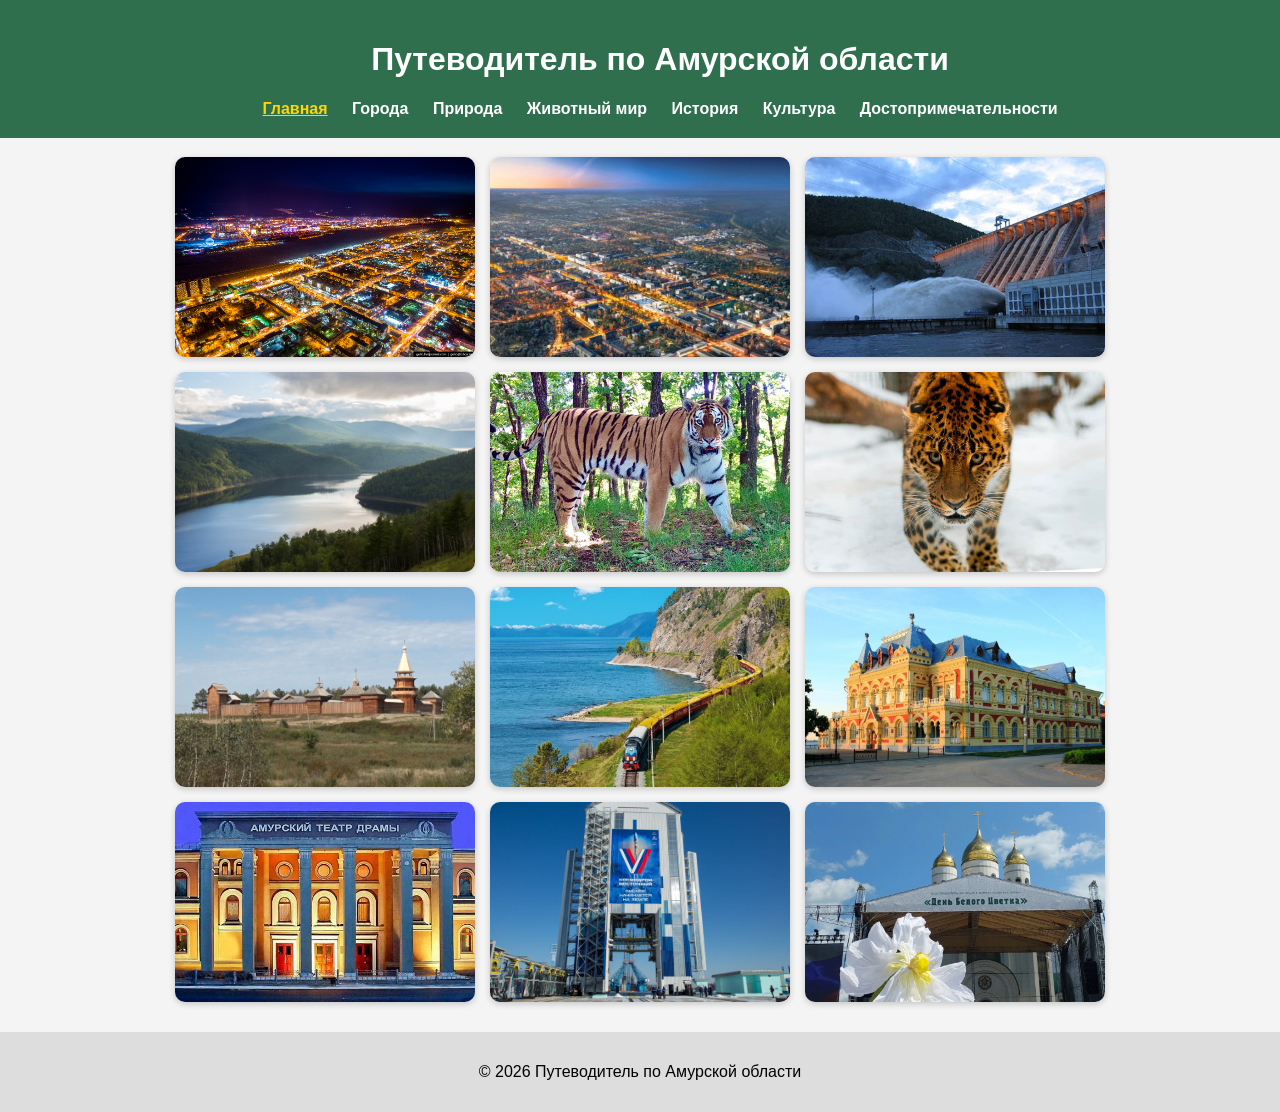
==== index.html @ 4a80c314 "Add files via upload" ====
<!DOCTYPE html>
<html lang="ru">
<head>
    <meta charset="UTF-8">
    <meta name="viewport" content="width=device-width, initial-scale=1.0">
    <title>Главная - Путеводитель по Амурской области</title>

<link rel="icon" href="favicon.ico" type="image/x-icon">
<link rel="apple-touch-icon" href="apple-touch-icon.png">
<link rel="icon" type="image/png" sizes="192x192" href="icon-192.png">

<meta name="apple-mobile-web-app-capable" content="yes">
<meta name="apple-mobile-web-app-status-bar-style" content="black-translucent">
<meta name="apple-mobile-web-app-title" content="Амурская область">

<meta name="mobile-web-app-capable" content="yes">
<meta name="theme-color" content="#2f6f4e">


    <style>
        body {
            font-family: Arial, sans-serif;
            margin: 0;
            background-color: #f4f4f4;
        }

        header {
            background-color: #2f6f4e;
            color: white;
            padding: 20px;
            text-align: center;
            position: fixed;
            top: 0;
            width: 100%;
            z-index: 1000;
        }

        nav {
            margin-top: 10px;
        }

        nav a {
            color: white;
            text-decoration: none;
            margin: 0 10px;
            font-weight: bold;
        }

        nav a:hover {
            text-decoration: underline;
        }

        nav a.active {
            color: #ffd700;
            text-decoration: underline;
        }

        .container {
            max-width: 1200px;
            margin: 120px auto 20px auto;
            display: flex;
            flex-wrap: wrap;
            gap: 15px;
            justify-content: center;
        }

        .place {
            width: 300px;
            height: 200px;
            overflow: hidden;
            border-radius: 10px;
            box-shadow: 0 2px 6px rgba(0,0,0,0.2);
            transition: transform 0.5s, box-shadow 0.5s;
            cursor: pointer;
            opacity: 0;
            transform: translateY(20px);
            animation: fadeInUp 0.8s forwards;
        }

        .place img {
            width: 100%;
            height: 100%;
            object-fit: cover;
            transition: transform 0.5s;
        }

        .place:hover {
            transform: scale(1.05);
            box-shadow: 0 8px 20px rgba(0,0,0,0.3);
        }

        .place:hover img {
            transform: scale(1.1) rotate(2deg);
        }

        @keyframes fadeInUp {
            to {
                opacity: 1;
                transform: translateY(0);
            }
        }

        footer {
            text-align: center;
            padding: 15px;
            background: #ddd;
            margin-top: 30px;
        }
    </style>
/* 📱 Адаптация под телефоны */
@media (max-width: 768px) {

    header {
        padding: 15px 10px;
    }

    header h1 {
        font-size: 20px;
    }

    nav {
        display: flex;
        flex-wrap: wrap;
        justify-content: center;
        gap: 8px;
    }

    nav a {
        font-size: 14px;
        margin: 0;
    }

    .container {
        margin-top: 140px;
        padding: 0 10px;
    }

    .place {
        width: 100%;
        max-width: 350px;
        height: 220px;
    }
}
</head>
<body>

<header>
    <h1>Путеводитель по Амурской области</h1>
    <nav>
        <a href="index.html" class="active">Главная</a>
        <a href="cities.html">Города</a>
        <a href="nature.html">Природа</a>
        <a href="animals.html">Животный мир</a>
        <a href="history.html">История</a>
        <a href="culture.html">Культура</a>
        <a href="sights.html">Достопримечательности</a>
    </nav>
</header>

<div class="container">
    <a href="cities.html" class="place" style="animation-delay:0s;">
        <img src="images/foto1.jpg" alt="Город">
    </a>

    <a href="cities.html" class="place" style="animation-delay:0.1s;">
        <img src="images/svobodny.jpg" alt="Город">
    </a>

    <a href="nature.html" class="place" style="animation-delay:0.2s;">
        <img src="images/foto2.jpg" alt="Природа">
    </a>

    <a href="nature.html" class="place" style="animation-delay:0.3s;">
        <img src="images/khingan.jpg" alt="Природа">
    </a>

    <a href="animals.html" class="place" style="animation-delay:0.4s;">
        <img src="images/tiger.jpg" alt="Животный мир">
    </a>

    <a href="animals.html" class="place" style="animation-delay:0.5s;">
        <img src="images/leopard.jpg" alt="Животный мир">
    </a>

    <a href="history.html" class="place" style="animation-delay:0.6s;">
        <img src="images/albazin.jpg" alt="История">
    </a>

    <a href="history.html" class="place" style="animation-delay:0.7s;">
        <img src="images/transsib.jpg" alt="История">
    </a>

    <a href="culture.html" class="place" style="animation-delay:0.8s;">
        <img src="images/museum.jpg" alt="Культура">
    </a>

    <a href="culture.html" class="place" style="animation-delay:0.9s;">
        <img src="images/theater.jpg" alt="Культура">
    </a>

    <a href="sights.html" class="place" style="animation-delay:1s;">
        <img src="images/vostochny.jpg" alt="Достопримечательности">
    </a>

    <a href="sights.html" class="place" style="animation-delay:1.1s;">
        <img src="images/festival.jpg" alt="Достопримечательности">
    </a>

</div>

<footer>
    <p>© 2026 Путеводитель по Амурской области</p>
</footer>

</body>
</html>
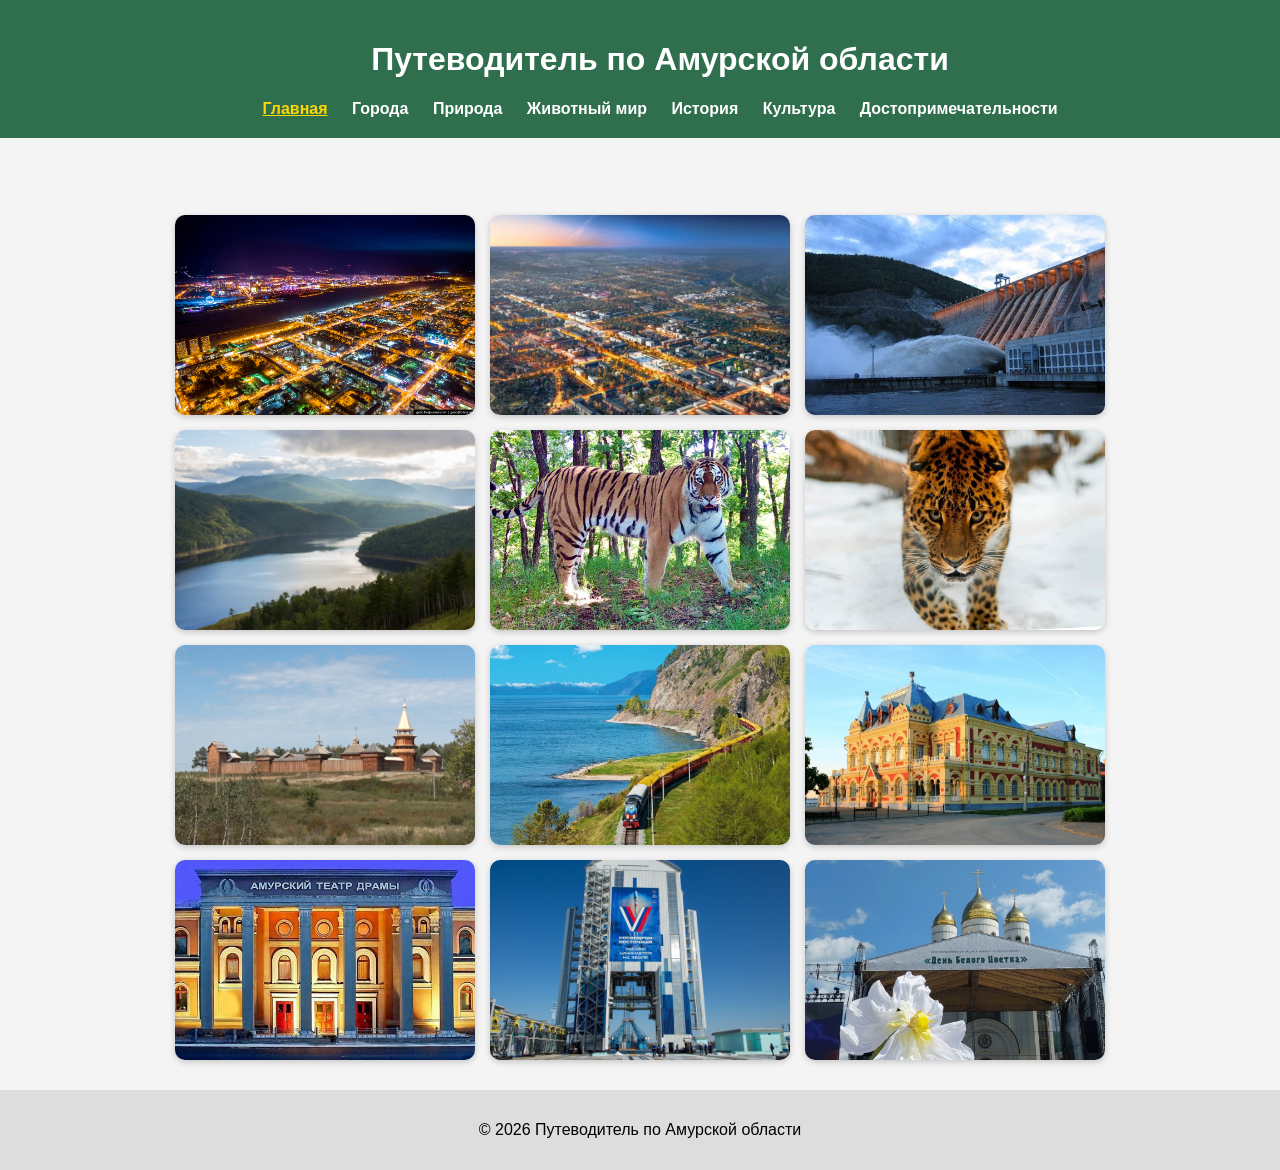
==== commit fe2c73b9: "Add files via upload" ====
--- a/index.html
+++ b/index.html
@@ -143,6 +143,11 @@
 }
 </head>
 <body>
+
+<div id="splash">
+    <h1>Амурская область</h1>
+</div>
+
 
 <header>
     <h1>Путеводитель по Амурской области</h1>
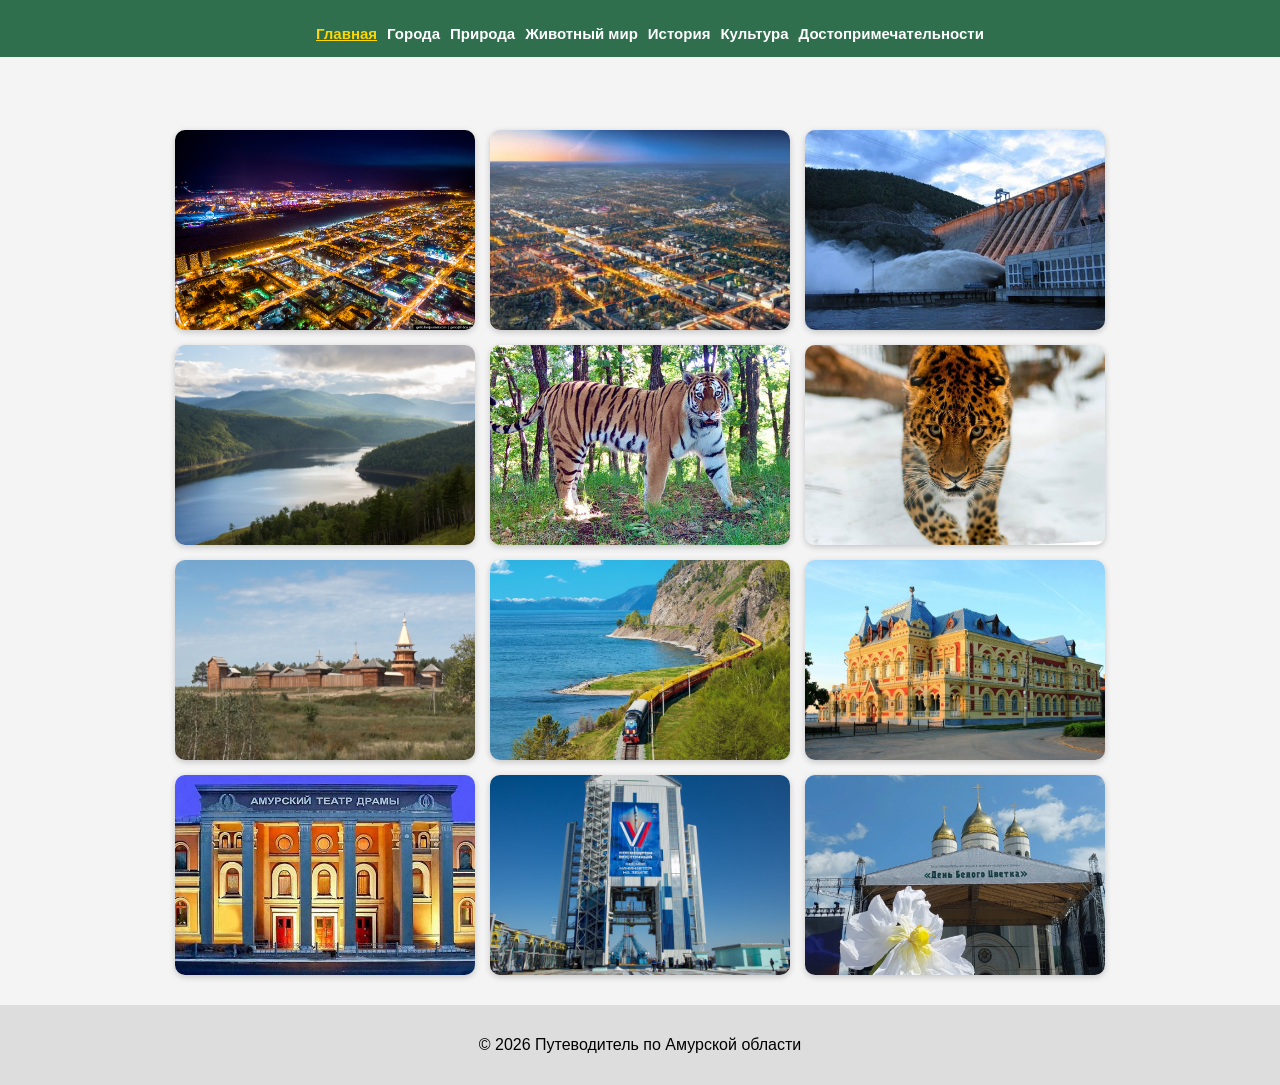
==== commit cba73ffa: "Add files via upload" ====
--- a/index.html
+++ b/index.html
@@ -5,142 +5,17 @@
     <meta name="viewport" content="width=device-width, initial-scale=1.0">
     <title>Главная - Путеводитель по Амурской области</title>
 
-<link rel="icon" href="favicon.ico" type="image/x-icon">
-<link rel="apple-touch-icon" href="apple-touch-icon.png">
-<link rel="icon" type="image/png" sizes="192x192" href="icon-192.png">
+    <link rel="icon" href="favicon.ico" type="image/x-icon">
+    <link rel="apple-touch-icon" href="apple-touch-icon.png">
+    <link rel="icon" type="image/png" sizes="192x192" href="icon-192.png">
 
-<meta name="apple-mobile-web-app-capable" content="yes">
-<meta name="apple-mobile-web-app-status-bar-style" content="black-translucent">
-<meta name="apple-mobile-web-app-title" content="Амурская область">
+    <meta name="apple-mobile-web-app-capable" content="yes">
+    <meta name="apple-mobile-web-app-status-bar-style" content="black-translucent">
+    <meta name="apple-mobile-web-app-title" content="Амурская область">
+    <meta name="mobile-web-app-capable" content="yes">
+    <meta name="theme-color" content="#2f6f4e">
 
-<meta name="mobile-web-app-capable" content="yes">
-<meta name="theme-color" content="#2f6f4e">
-
-
-    <style>
-        body {
-            font-family: Arial, sans-serif;
-            margin: 0;
-            background-color: #f4f4f4;
-        }
-
-        header {
-            background-color: #2f6f4e;
-            color: white;
-            padding: 20px;
-            text-align: center;
-            position: fixed;
-            top: 0;
-            width: 100%;
-            z-index: 1000;
-        }
-
-        nav {
-            margin-top: 10px;
-        }
-
-        nav a {
-            color: white;
-            text-decoration: none;
-            margin: 0 10px;
-            font-weight: bold;
-        }
-
-        nav a:hover {
-            text-decoration: underline;
-        }
-
-        nav a.active {
-            color: #ffd700;
-            text-decoration: underline;
-        }
-
-        .container {
-            max-width: 1200px;
-            margin: 120px auto 20px auto;
-            display: flex;
-            flex-wrap: wrap;
-            gap: 15px;
-            justify-content: center;
-        }
-
-        .place {
-            width: 300px;
-            height: 200px;
-            overflow: hidden;
-            border-radius: 10px;
-            box-shadow: 0 2px 6px rgba(0,0,0,0.2);
-            transition: transform 0.5s, box-shadow 0.5s;
-            cursor: pointer;
-            opacity: 0;
-            transform: translateY(20px);
-            animation: fadeInUp 0.8s forwards;
-        }
-
-        .place img {
-            width: 100%;
-            height: 100%;
-            object-fit: cover;
-            transition: transform 0.5s;
-        }
-
-        .place:hover {
-            transform: scale(1.05);
-            box-shadow: 0 8px 20px rgba(0,0,0,0.3);
-        }
-
-        .place:hover img {
-            transform: scale(1.1) rotate(2deg);
-        }
-
-        @keyframes fadeInUp {
-            to {
-                opacity: 1;
-                transform: translateY(0);
-            }
-        }
-
-        footer {
-            text-align: center;
-            padding: 15px;
-            background: #ddd;
-            margin-top: 30px;
-        }
-    </style>
-/* 📱 Адаптация под телефоны */
-@media (max-width: 768px) {
-
-    header {
-        padding: 15px 10px;
-    }
-
-    header h1 {
-        font-size: 20px;
-    }
-
-    nav {
-        display: flex;
-        flex-wrap: wrap;
-        justify-content: center;
-        gap: 8px;
-    }
-
-    nav a {
-        font-size: 14px;
-        margin: 0;
-    }
-
-    .container {
-        margin-top: 140px;
-        padding: 0 10px;
-    }
-
-    .place {
-        width: 100%;
-        max-width: 350px;
-        height: 220px;
-    }
-}
+    <link rel="stylesheet" href="css/style.css">
 </head>
 <body>
 
@@ -148,9 +23,7 @@
     <h1>Амурская область</h1>
 </div>
 
-
 <header>
-    <h1>Путеводитель по Амурской области</h1>
     <nav>
         <a href="index.html" class="active">Главная</a>
         <a href="cities.html">Города</a>
@@ -164,52 +37,41 @@
 
 <div class="container">
     <a href="cities.html" class="place" style="animation-delay:0s;">
-        <img src="images/foto1.jpg" alt="Город">
-    </a>
-
+<img src="images/foto1.jpg" alt="Город">
+</a>
     <a href="cities.html" class="place" style="animation-delay:0.1s;">
-        <img src="images/svobodny.jpg" alt="Город">
-    </a>
-
+<img src="images/svobodny.jpg" alt="Город">
+</a>
     <a href="nature.html" class="place" style="animation-delay:0.2s;">
-        <img src="images/foto2.jpg" alt="Природа">
-    </a>
-
+<img src="images/foto2.jpg" alt="Природа">
+</a>
     <a href="nature.html" class="place" style="animation-delay:0.3s;">
-        <img src="images/khingan.jpg" alt="Природа">
-    </a>
-
+<img src="images/khingan.jpg" alt="Природа">
+</a>
     <a href="animals.html" class="place" style="animation-delay:0.4s;">
-        <img src="images/tiger.jpg" alt="Животный мир">
-    </a>
-
+<img src="images/tiger.jpg" alt="Животный мир">
+</a>
     <a href="animals.html" class="place" style="animation-delay:0.5s;">
-        <img src="images/leopard.jpg" alt="Животный мир">
-    </a>
-
+<img src="images/leopard.jpg" alt="Животный мир">
+</a>
     <a href="history.html" class="place" style="animation-delay:0.6s;">
-        <img src="images/albazin.jpg" alt="История">
-    </a>
-
+<img src="images/albazin.jpg" alt="История">
+</a>
     <a href="history.html" class="place" style="animation-delay:0.7s;">
-        <img src="images/transsib.jpg" alt="История">
-    </a>
-
+<img src="images/transsib.jpg" alt="История">
+</a>
     <a href="culture.html" class="place" style="animation-delay:0.8s;">
-        <img src="images/museum.jpg" alt="Культура">
-    </a>
-
+<img src="images/museum.jpg" alt="Культура">
+</a>
     <a href="culture.html" class="place" style="animation-delay:0.9s;">
-        <img src="images/theater.jpg" alt="Культура">
-    </a>
-
+<img src="images/theater.jpg" alt="Культура">
+</a>
     <a href="sights.html" class="place" style="animation-delay:1s;">
-        <img src="images/vostochny.jpg" alt="Достопримечательности">
-    </a>
-
+<img src="images/vostochny.jpg" alt="Достопримечательности">
+</a>
     <a href="sights.html" class="place" style="animation-delay:1.1s;">
-        <img src="images/festival.jpg" alt="Достопримечательности">
-    </a>
+<img src="images/festival.jpg" alt="Достопримечательности">
+</a>
 
 </div>
 
--- a/css/style.css
+++ b/css/style.css
@@ -0,0 +1,148 @@
+/* Общие стили */
+body {
+    font-family: Arial, sans-serif;
+    margin: 0;
+    background-color: #f4f4f4;
+}
+
+header {
+    background-color: #2f6f4e;
+    color: white;
+    padding: 15px 10px;
+    text-align: center;
+    position: fixed;
+    top: 0;
+    width: 100%;
+    z-index: 1000;
+}
+
+header h1 {
+    margin: 0;
+    font-size: 24px;
+}
+
+nav {
+    margin-top: 10px;
+    display: flex;
+    flex-wrap: wrap;
+    justify-content: center;
+    gap: 10px;
+}
+
+nav a {
+    color: white;
+    text-decoration: none;
+    font-weight: bold;
+    font-size: 15px;
+}
+
+nav a:hover {
+    text-decoration: underline;
+}
+
+nav a.active {
+    color: #ffd700;
+    text-decoration: underline;
+}
+
+.container {
+    max-width: 1200px;
+    margin: 130px auto 20px auto;
+    display: flex;
+    flex-wrap: wrap;
+    gap: 15px;
+    justify-content: center;
+    padding: 0 10px;
+}
+
+.place {
+    width: 300px;
+    height: 200px;
+    overflow: hidden;
+    border-radius: 10px;
+    box-shadow: 0 2px 6px rgba(0,0,0,0.2);
+    transition: transform 0.5s, box-shadow 0.5s;
+    cursor: pointer;
+    opacity: 0;
+    transform: translateY(20px);
+    animation: fadeInUp 0.8s forwards;
+}
+
+.place img {
+    width: 100%;
+    height: 100%;
+    object-fit: cover;
+    transition: transform 0.5s;
+}
+
+.place:hover {
+    transform: scale(1.05);
+    box-shadow: 0 8px 20px rgba(0,0,0,0.3);
+}
+
+.place:hover img {
+    transform: scale(1.1) rotate(2deg);
+}
+
+@keyframes fadeInUp {
+    to {
+        opacity: 1;
+        transform: translateY(0);
+    }
+}
+
+footer {
+    text-align: center;
+    padding: 15px;
+    background: #ddd;
+    margin-top: 30px;
+}
+
+/* 📱 Адаптация под телефоны */
+@media (max-width: 768px) {
+    header h1 {
+        font-size: 20px;
+    }
+
+    nav a {
+        font-size: 14px;
+    }
+
+    .place {
+        width: 100%;
+        max-width: 350px;
+        height: 220px;
+    }
+}
+
+/* Экран-заставка */
+#splash {
+    position: fixed;
+    top: 0;
+    left: 0;
+    width: 100%;
+    height: 100%;
+    background-color: #2f6f4e;
+    display: flex;
+    align-items: center;
+    justify-content: center;
+    z-index: 2000;
+    animation: splashFade 1.5s forwards;
+}
+
+#splash h1 {
+    color: white;
+    font-size: 32px;
+    animation: zoomIn 1s ease;
+}
+
+@keyframes splashFade {
+    0%   { opacity: 1; }
+    70%  { opacity: 1; }
+    100% { opacity: 0; visibility: hidden; }
+}
+
+@keyframes zoomIn {
+    from { transform: scale(0.8); }
+    to   { transform: scale(1); }
+}
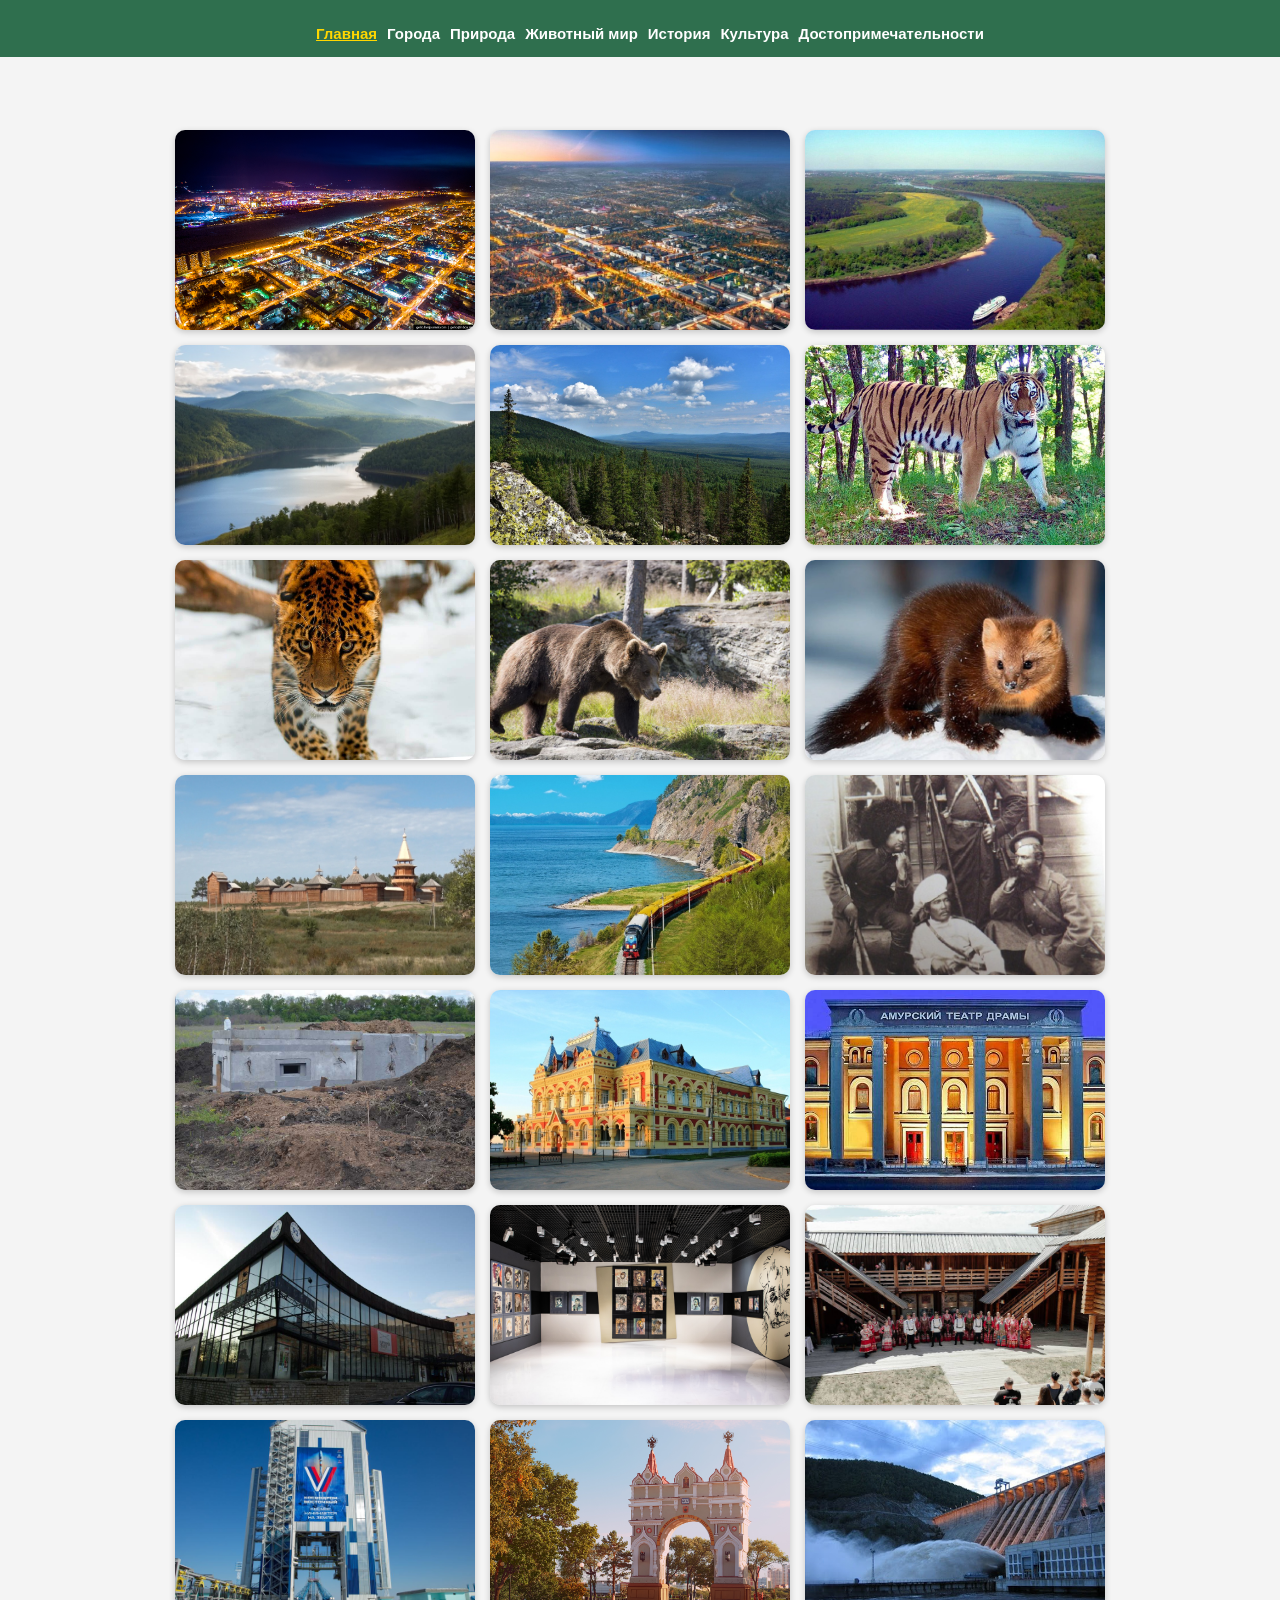
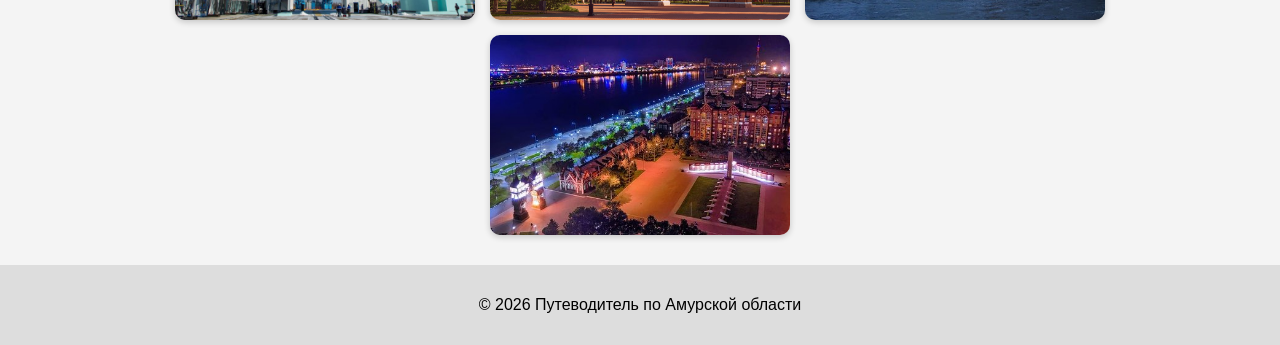
==== commit 6b570169: "Add files via upload" ====
--- a/index.html
+++ b/index.html
@@ -4,18 +4,8 @@
     <meta charset="UTF-8">
     <meta name="viewport" content="width=device-width, initial-scale=1.0">
     <title>Главная - Путеводитель по Амурской области</title>
-
+    <link rel="stylesheet" href="css/style.css">
     <link rel="icon" href="favicon.ico" type="image/x-icon">
-    <link rel="apple-touch-icon" href="apple-touch-icon.png">
-    <link rel="icon" type="image/png" sizes="192x192" href="icon-192.png">
-
-    <meta name="apple-mobile-web-app-capable" content="yes">
-    <meta name="apple-mobile-web-app-status-bar-style" content="black-translucent">
-    <meta name="apple-mobile-web-app-title" content="Амурская область">
-    <meta name="mobile-web-app-capable" content="yes">
-    <meta name="theme-color" content="#2f6f4e">
-
-    <link rel="stylesheet" href="css/style.css">
 </head>
 <body>
 
@@ -37,47 +27,89 @@
 
 <div class="container">
     <a href="cities.html" class="place" style="animation-delay:0s;">
-<img src="images/foto1.jpg" alt="Город">
-</a>
+        <img src="images/foto1.jpg" alt="Город">
+    </a>
     <a href="cities.html" class="place" style="animation-delay:0.1s;">
-<img src="images/svobodny.jpg" alt="Город">
-</a>
+        <img src="images/svobodny.jpg" alt="Город">
+    </a>
     <a href="nature.html" class="place" style="animation-delay:0.2s;">
-<img src="images/foto2.jpg" alt="Природа">
-</a>
+        <img src="images/zeia.jpg" alt="Природа">
+    </a>
     <a href="nature.html" class="place" style="animation-delay:0.3s;">
-<img src="images/khingan.jpg" alt="Природа">
-</a>
-    <a href="animals.html" class="place" style="animation-delay:0.4s;">
-<img src="images/tiger.jpg" alt="Животный мир">
-</a>
+        <img src="images/khingan.jpg" alt="Природа">
+    </a>
+    <a href="nature.html" class="place" style="animation-delay:0.4s;">
+        <img src="images/les.jpg" alt="Природа">
+    </a>
     <a href="animals.html" class="place" style="animation-delay:0.5s;">
-<img src="images/leopard.jpg" alt="Животный мир">
-</a>
-    <a href="history.html" class="place" style="animation-delay:0.6s;">
-<img src="images/albazin.jpg" alt="История">
-</a>
-    <a href="history.html" class="place" style="animation-delay:0.7s;">
-<img src="images/transsib.jpg" alt="История">
-</a>
-    <a href="culture.html" class="place" style="animation-delay:0.8s;">
-<img src="images/museum.jpg" alt="Культура">
-</a>
-    <a href="culture.html" class="place" style="animation-delay:0.9s;">
-<img src="images/theater.jpg" alt="Культура">
-</a>
-    <a href="sights.html" class="place" style="animation-delay:1s;">
-<img src="images/vostochny.jpg" alt="Достопримечательности">
-</a>
-    <a href="sights.html" class="place" style="animation-delay:1.1s;">
-<img src="images/festival.jpg" alt="Достопримечательности">
-</a>
-
+        <img src="images/amur_tiger.jpg" alt="Животный мир">
+    </a>
+    <a href="animals.html" class="place" style="animation-delay:0.6s;">
+        <img src="images/leopard.jpg" alt="Животный мир">
+    </a>
+    <a href="animals.html" class="place" style="animation-delay:0.7s;">
+        <img src="images/brown_bear.jpg" alt="Животный мир">
+    </a>
+    <a href="animals.html" class="place" style="animation-delay:0.8s;">
+        <img src="images/sobol.jpg" alt="Животный мир">
+    </a>
+    <a href="history.html" class="place" style="animation-delay:1s;">
+        <img src="images/albazin.jpg" alt="История">
+    </a>
+    <a href="history.html" class="place" style="animation-delay:1.1s;">
+        <img src="images/transsib.jpg" alt="История">
+    </a>
+    <a href="history.html" class="place" style="animation-delay:1.2s;">
+        <img src="images/kazaki.jpg" alt="История">
+    </a>
+    <a href="history.html" class="place" style="animation-delay:1.3s;">
+        <img src="images/fortifications.jpg" alt="История">
+    </a>
+    <a href="culture.html" class="place" style="animation-delay:1.4s;">
+        <img src="images/museum.jpg" alt="Культура">
+    </a>
+    <a href="culture.html" class="place" style="animation-delay:1.5s;">
+        <img src="images/theater.jpg" alt="Культура">
+    </a>
+    <a href="culture.html" class="place" style="animation-delay:1.6s;">
+        <img src="images/art_center.jpg" alt="Культура">
+    </a>
+    <a href="culture.html" class="place" style="animation-delay:1.7s;">
+        <img src="images/art_gallery.jpg" alt="Культура">
+    </a>
+    <a href="culture.html" class="place" style="animation-delay:1.8s;">
+        <img src="images/culture_festival.jpg" alt="Культура">
+    </a>
+    <a href="sights.html" class="place" style="animation-delay:1.9s;">
+        <img src="images/vostochny.jpg" alt="Достопримечательности">
+    </a>
+    <a href="sights.html" class="place" style="animation-delay:2s;">
+        <img src="images/triumphal_arch.jpg" alt="Достопримечательности">
+    </a>
+    <a href="sights.html" class="place" style="animation-delay:2.1s;">
+        <img src="images/zeyskaya_ges.jpg" alt="Достопримечательности">
+    </a>
+    <a href="sights.html" class="place" style="animation-delay:2.2s;">
+        <img src="images/blag_naberezhnaya.jpg" alt="Достопримечательности">
+    </a>
 </div>
 
 <footer>
     <p>© 2026 Путеводитель по Амурской области</p>
 </footer>
 
+<script>
+document.addEventListener('DOMContentLoaded', function() {
+    const splash = document.getElementById('splash');
+    if (!sessionStorage.getItem('splashShown')) {
+        sessionStorage.setItem('splashShown', 'true');
+        setTimeout(() => splash.classList.add('fade-out'), 1000);
+        setTimeout(() => splash.style.display = 'none', 2000);
+    } else {
+        splash.style.display = 'none';
+    }
+});
+</script>
+
 </body>
 </html>
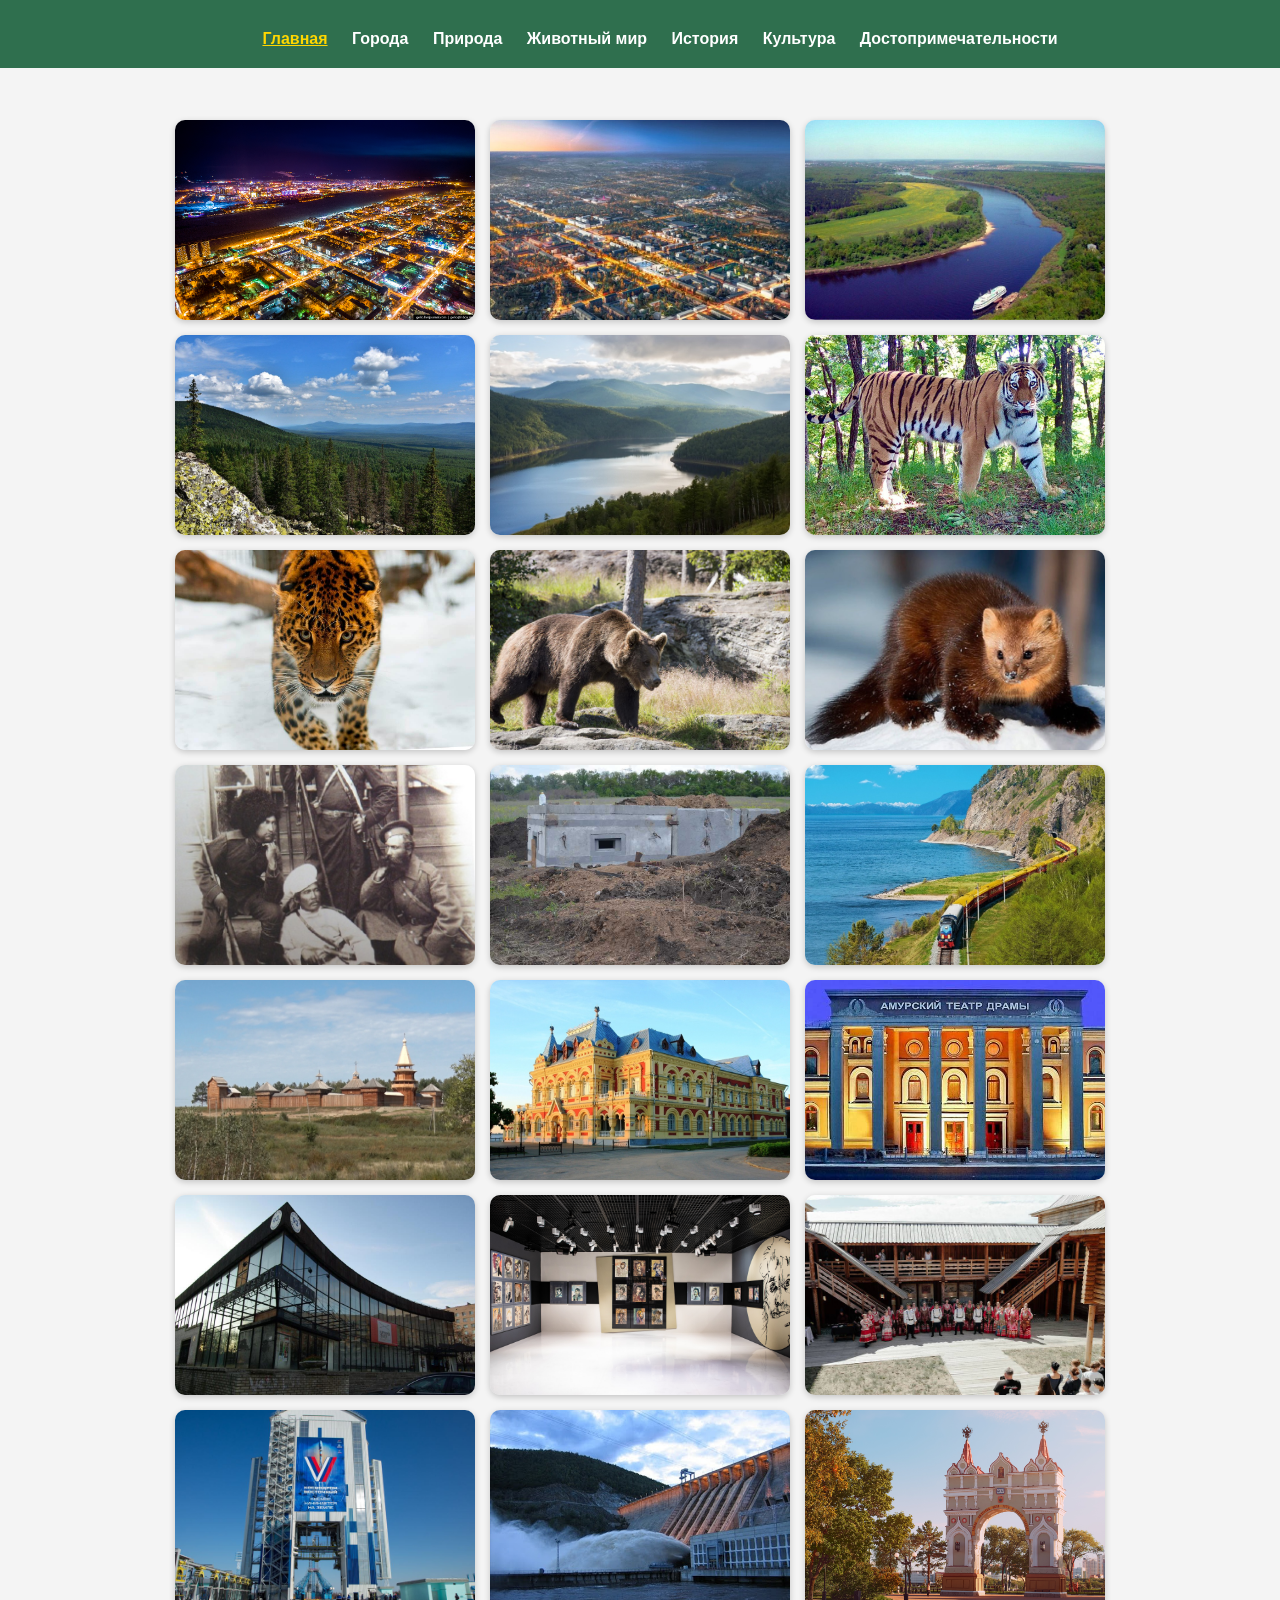
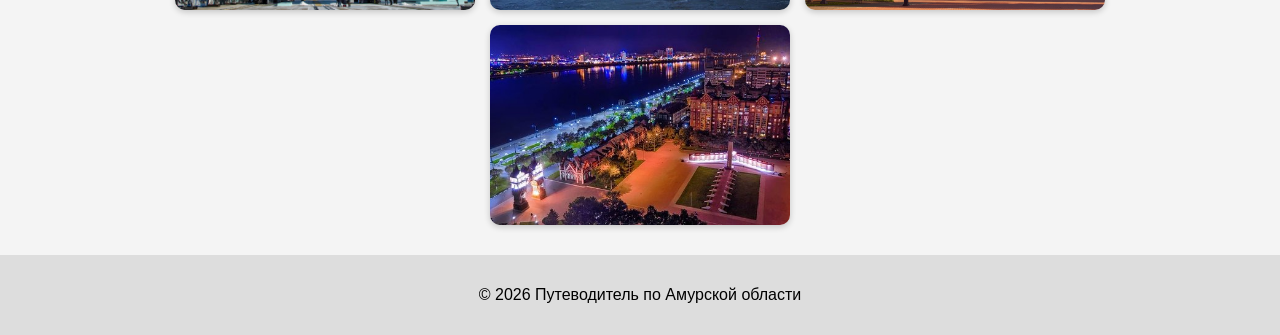
==== commit 137d67f7: "Add files via upload" ====
--- a/index.html
+++ b/index.html
@@ -5,13 +5,8 @@
     <meta name="viewport" content="width=device-width, initial-scale=1.0">
     <title>Главная - Путеводитель по Амурской области</title>
     <link rel="stylesheet" href="css/style.css">
-    <link rel="icon" href="favicon.ico" type="image/x-icon">
 </head>
 <body>
-
-<div id="splash">
-    <h1>Амурская область</h1>
-</div>
 
 <header>
     <nav>
@@ -27,70 +22,92 @@
 
 <div class="container">
     <a href="cities.html" class="place" style="animation-delay:0s;">
-        <img src="images/foto1.jpg" alt="Город">
+        <img src="images/foto1.jpg" alt="Благовещенск">
+        <div class="place-content">Благовещенск</div>
     </a>
     <a href="cities.html" class="place" style="animation-delay:0.1s;">
-        <img src="images/svobodny.jpg" alt="Город">
+        <img src="images/svobodny.jpg" alt="Свободный">
+        <div class="place-content">Свободный</div>
     </a>
     <a href="nature.html" class="place" style="animation-delay:0.2s;">
-        <img src="images/zeia.jpg" alt="Природа">
+        <img src="images/zeya_river.jpg" alt="Река Зея">
+        <div class="place-content">Река Зея</div>
     </a>
     <a href="nature.html" class="place" style="animation-delay:0.3s;">
-        <img src="images/khingan.jpg" alt="Природа">
+        <img src="images/forest.jpg" alt="Лесные массивы">
+        <div class="place-content">Лесные массивы</div>
     </a>
     <a href="nature.html" class="place" style="animation-delay:0.4s;">
-        <img src="images/les.jpg" alt="Природа">
+        <img src="images/khingan_reserve.jpg" alt="Хинганский заповедник">
+        <div class="place-content">Хинганский заповедник</div>
     </a>
     <a href="animals.html" class="place" style="animation-delay:0.5s;">
-        <img src="images/amur_tiger.jpg" alt="Животный мир">
+        <img src="images/amur_tiger.jpg" alt="Амурский тигр">
+        <div class="place-content">Амурский тигр</div>
     </a>
     <a href="animals.html" class="place" style="animation-delay:0.6s;">
-        <img src="images/leopard.jpg" alt="Животный мир">
+        <img src="images/far_east_leopard.jpg" alt="Дальневосточный леопард">
+        <div class="place-content">Дальневосточный леопард</div>
     </a>
     <a href="animals.html" class="place" style="animation-delay:0.7s;">
-        <img src="images/brown_bear.jpg" alt="Животный мир">
+        <img src="images/brown_bear.jpg" alt="Бурый медведь">
+        <div class="place-content">Бурый медведь</div>
     </a>
     <a href="animals.html" class="place" style="animation-delay:0.8s;">
-        <img src="images/sobol.jpg" alt="Животный мир">
+        <img src="images/sobol.jpg" alt="Соболь">
+        <div class="place-content">Соболь</div>
+    </a>
+    <a href="history.html" class="place" style="animation-delay:0.9s;">
+        <img src="images/kazaki.jpg" alt="Казаки на Амуре">
+        <div class="place-content">Казаки на Амуре</div>
     </a>
     <a href="history.html" class="place" style="animation-delay:1s;">
-        <img src="images/albazin.jpg" alt="История">
+        <img src="images/military_fortifications.jpg" alt="Военные укрепления Амурской области">
+        <div class="place-content">Военные укрепления Амурской области</div>
     </a>
     <a href="history.html" class="place" style="animation-delay:1.1s;">
-        <img src="images/transsib.jpg" alt="История">
+        <img src="images/transsib.jpg" alt="Транссибирская магистраль">
+        <div class="place-content">Транссибирская магистраль</div>
     </a>
     <a href="history.html" class="place" style="animation-delay:1.2s;">
-        <img src="images/kazaki.jpg" alt="История">
+        <img src="images/albazin.jpg" alt="Албазино">
+        <div class="place-content">Албазино</div>
     </a>
-    <a href="history.html" class="place" style="animation-delay:1.3s;">
-        <img src="images/fortifications.jpg" alt="История">
+    <a href="culture.html" class="place" style="animation-delay:1.3s;">
+        <img src="images/museum.jpg" alt="Амурский областной краеведческий музей">
+        <div class="place-content">Амурский областной краеведческий музей</div>
     </a>
     <a href="culture.html" class="place" style="animation-delay:1.4s;">
-        <img src="images/museum.jpg" alt="Культура">
+        <img src="images/theater.jpg" alt="Амурский театр драмы">
+        <div class="place-content">Амурский театр драмы</div>
     </a>
     <a href="culture.html" class="place" style="animation-delay:1.5s;">
-        <img src="images/theater.jpg" alt="Культура">
+        <img src="images/modern_art_center.jpg" alt="Центр современного искусства Благовещенск">
+        <div class="place-content">Центр современного искусства Благовещенск</div>
     </a>
     <a href="culture.html" class="place" style="animation-delay:1.6s;">
-        <img src="images/art_center.jpg" alt="Культура">
+        <img src="images/art_gallery.jpg" alt="Художественная галерея">
+        <div class="place-content">Художественная галерея</div>
     </a>
     <a href="culture.html" class="place" style="animation-delay:1.7s;">
-        <img src="images/art_gallery.jpg" alt="Культура">
+        <img src="images/culture_festival.jpg" alt="Фестиваль культуры">
+        <div class="place-content">Фестиваль культуры</div>
     </a>
-    <a href="culture.html" class="place" style="animation-delay:1.8s;">
-        <img src="images/culture_festival.jpg" alt="Культура">
+    <a href="sights.html" class="place" style="animation-delay:1.8s;">
+        <img src="images/vostochny.jpg" alt="Космодром Восточный">
+        <div class="place-content">Космодром Восточный</div>
     </a>
     <a href="sights.html" class="place" style="animation-delay:1.9s;">
-        <img src="images/vostochny.jpg" alt="Достопримечательности">
+        <img src="images/zeyskaya_ges.jpg" alt="Зейская ГЭС">
+        <div class="place-content">Зейская ГЭС</div>
     </a>
     <a href="sights.html" class="place" style="animation-delay:2s;">
-        <img src="images/triumphal_arch.jpg" alt="Достопримечательности">
+        <img src="images/triumphal_arch.jpg" alt="Триумфальная арка">
+        <div class="place-content">Триумфальная арка</div>
     </a>
     <a href="sights.html" class="place" style="animation-delay:2.1s;">
-        <img src="images/zeyskaya_ges.jpg" alt="Достопримечательности">
-    </a>
-    <a href="sights.html" class="place" style="animation-delay:2.2s;">
-        <img src="images/blag_naberezhnaya.jpg" alt="Достопримечательности">
+        <img src="images/blag_naberezhnaya.jpg" alt="Набережная Благовещенска">
+        <div class="place-content">Набережная Благовещенска</div>
     </a>
 </div>
 
@@ -98,18 +115,5 @@
     <p>© 2026 Путеводитель по Амурской области</p>
 </footer>
 
-<script>
-document.addEventListener('DOMContentLoaded', function() {
-    const splash = document.getElementById('splash');
-    if (!sessionStorage.getItem('splashShown')) {
-        sessionStorage.setItem('splashShown', 'true');
-        setTimeout(() => splash.classList.add('fade-out'), 1000);
-        setTimeout(() => splash.style.display = 'none', 2000);
-    } else {
-        splash.style.display = 'none';
-    }
-});
-</script>
-
 </body>
 </html>
--- a/css/style.css
+++ b/css/style.css
@@ -1,4 +1,3 @@
-/* Общие стили */
 body {
     font-family: Arial, sans-serif;
     margin: 0;
@@ -8,7 +7,7 @@
 header {
     background-color: #2f6f4e;
     color: white;
-    padding: 15px 10px;
+    padding: 20px;
     text-align: center;
     position: fixed;
     top: 0;
@@ -16,24 +15,15 @@
     z-index: 1000;
 }
 
-header h1 {
-    margin: 0;
-    font-size: 24px;
-}
-
 nav {
     margin-top: 10px;
-    display: flex;
-    flex-wrap: wrap;
-    justify-content: center;
-    gap: 10px;
 }
 
 nav a {
     color: white;
     text-decoration: none;
+    margin: 0 10px;
     font-weight: bold;
-    font-size: 15px;
 }
 
 nav a:hover {
@@ -47,12 +37,11 @@
 
 .container {
     max-width: 1200px;
-    margin: 130px auto 20px auto;
+    margin: 120px auto 20px auto;
     display: flex;
     flex-wrap: wrap;
     gap: 15px;
     justify-content: center;
-    padding: 0 10px;
 }
 
 .place {
@@ -63,6 +52,7 @@
     box-shadow: 0 2px 6px rgba(0,0,0,0.2);
     transition: transform 0.5s, box-shadow 0.5s;
     cursor: pointer;
+    position: relative;
     opacity: 0;
     transform: translateY(20px);
     animation: fadeInUp 0.8s forwards;
@@ -84,6 +74,27 @@
     transform: scale(1.1) rotate(2deg);
 }
 
+/* Текст при наведении */
+.place-content {
+    position: absolute;
+    bottom: 0;
+    left: 0;
+    right: 0;
+    background: rgba(0, 0, 0, 0.6);
+    color: #fff;
+    font-size: 16px;
+    text-align: center;
+    padding: 8px 0;
+    opacity: 0;
+    transform: translateY(100%);
+    transition: opacity 0.3s, transform 0.3s;
+}
+
+.place:hover .place-content {
+    opacity: 1;
+    transform: translateY(0);
+}
+
 @keyframes fadeInUp {
     to {
         opacity: 1;
@@ -97,52 +108,3 @@
     background: #ddd;
     margin-top: 30px;
 }
-
-/* 📱 Адаптация под телефоны */
-@media (max-width: 768px) {
-    header h1 {
-        font-size: 20px;
-    }
-
-    nav a {
-        font-size: 14px;
-    }
-
-    .place {
-        width: 100%;
-        max-width: 350px;
-        height: 220px;
-    }
-}
-
-/* Экран-заставка */
-#splash {
-    position: fixed;
-    top: 0;
-    left: 0;
-    width: 100%;
-    height: 100%;
-    background-color: #2f6f4e;
-    display: flex;
-    align-items: center;
-    justify-content: center;
-    z-index: 2000;
-    animation: splashFade 1.5s forwards;
-}
-
-#splash h1 {
-    color: white;
-    font-size: 32px;
-    animation: zoomIn 1s ease;
-}
-
-@keyframes splashFade {
-    0%   { opacity: 1; }
-    70%  { opacity: 1; }
-    100% { opacity: 0; visibility: hidden; }
-}
-
-@keyframes zoomIn {
-    from { transform: scale(0.8); }
-    to   { transform: scale(1); }
-}
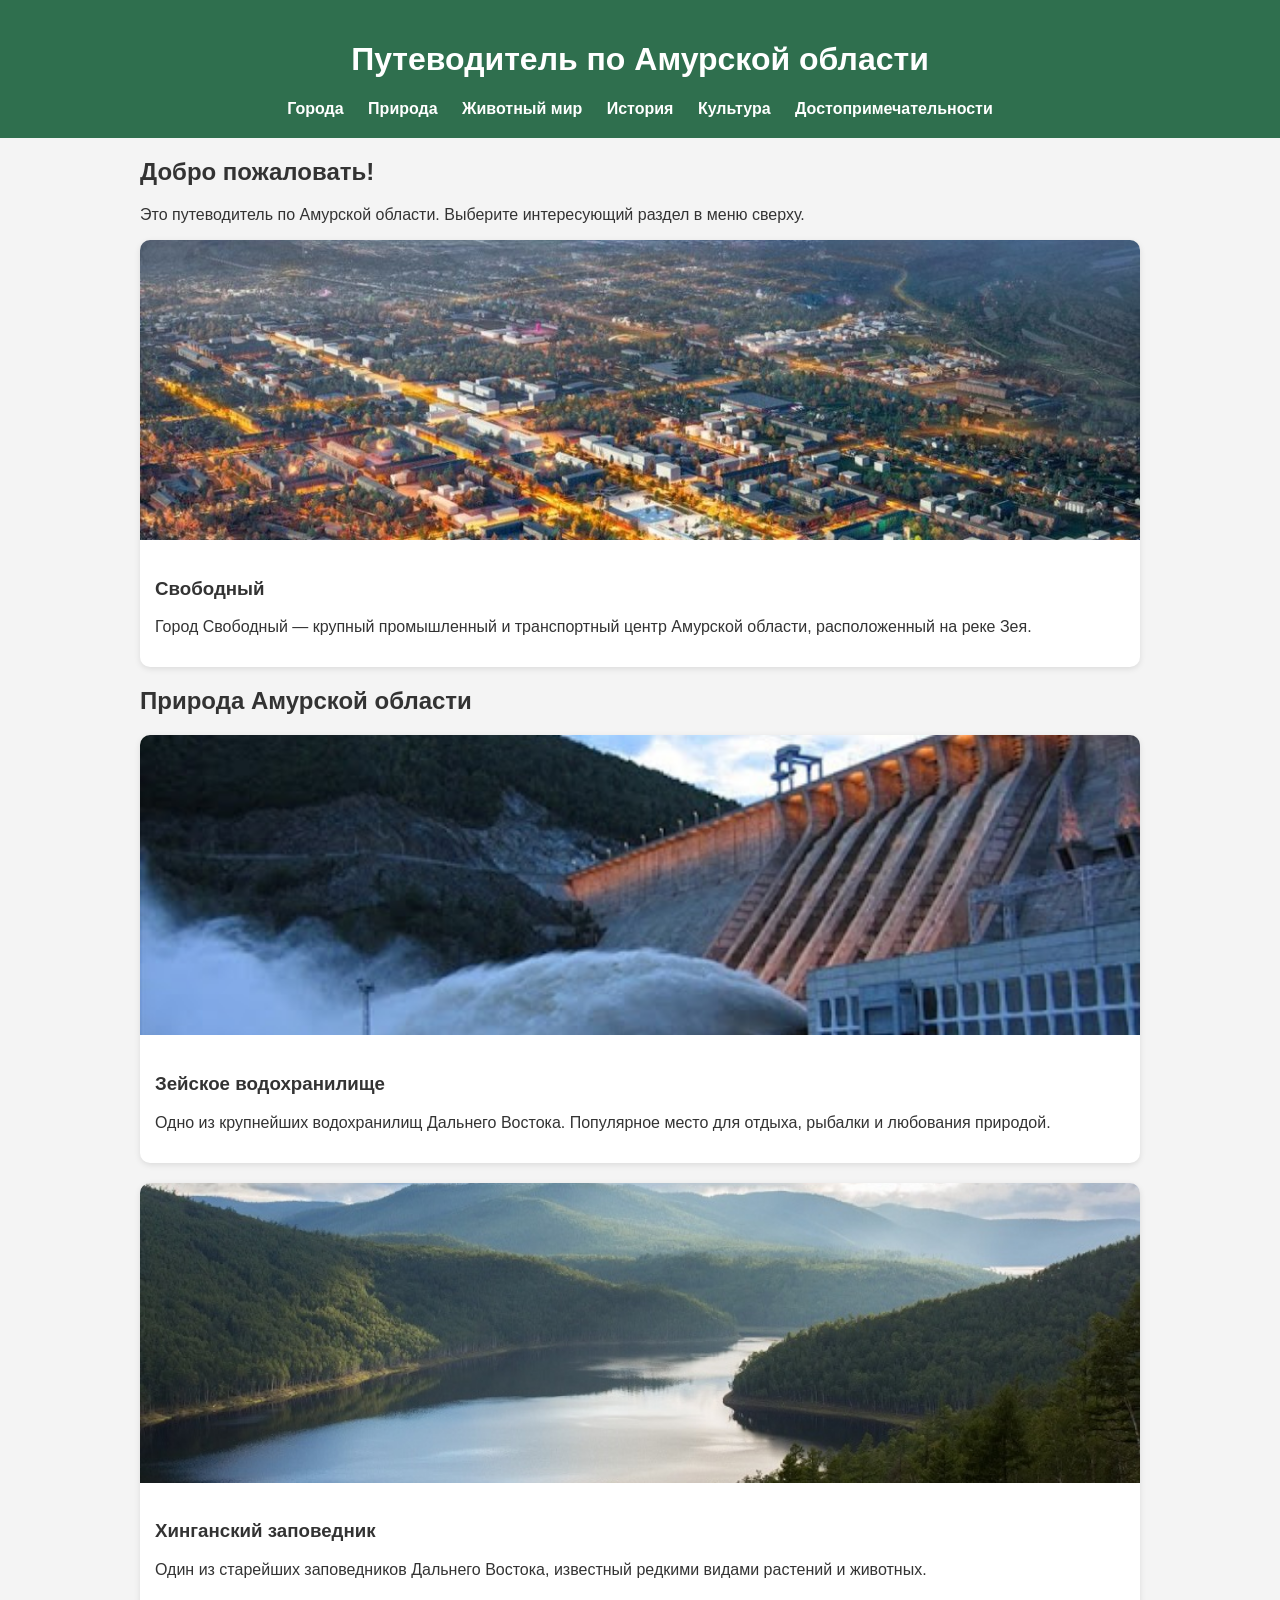
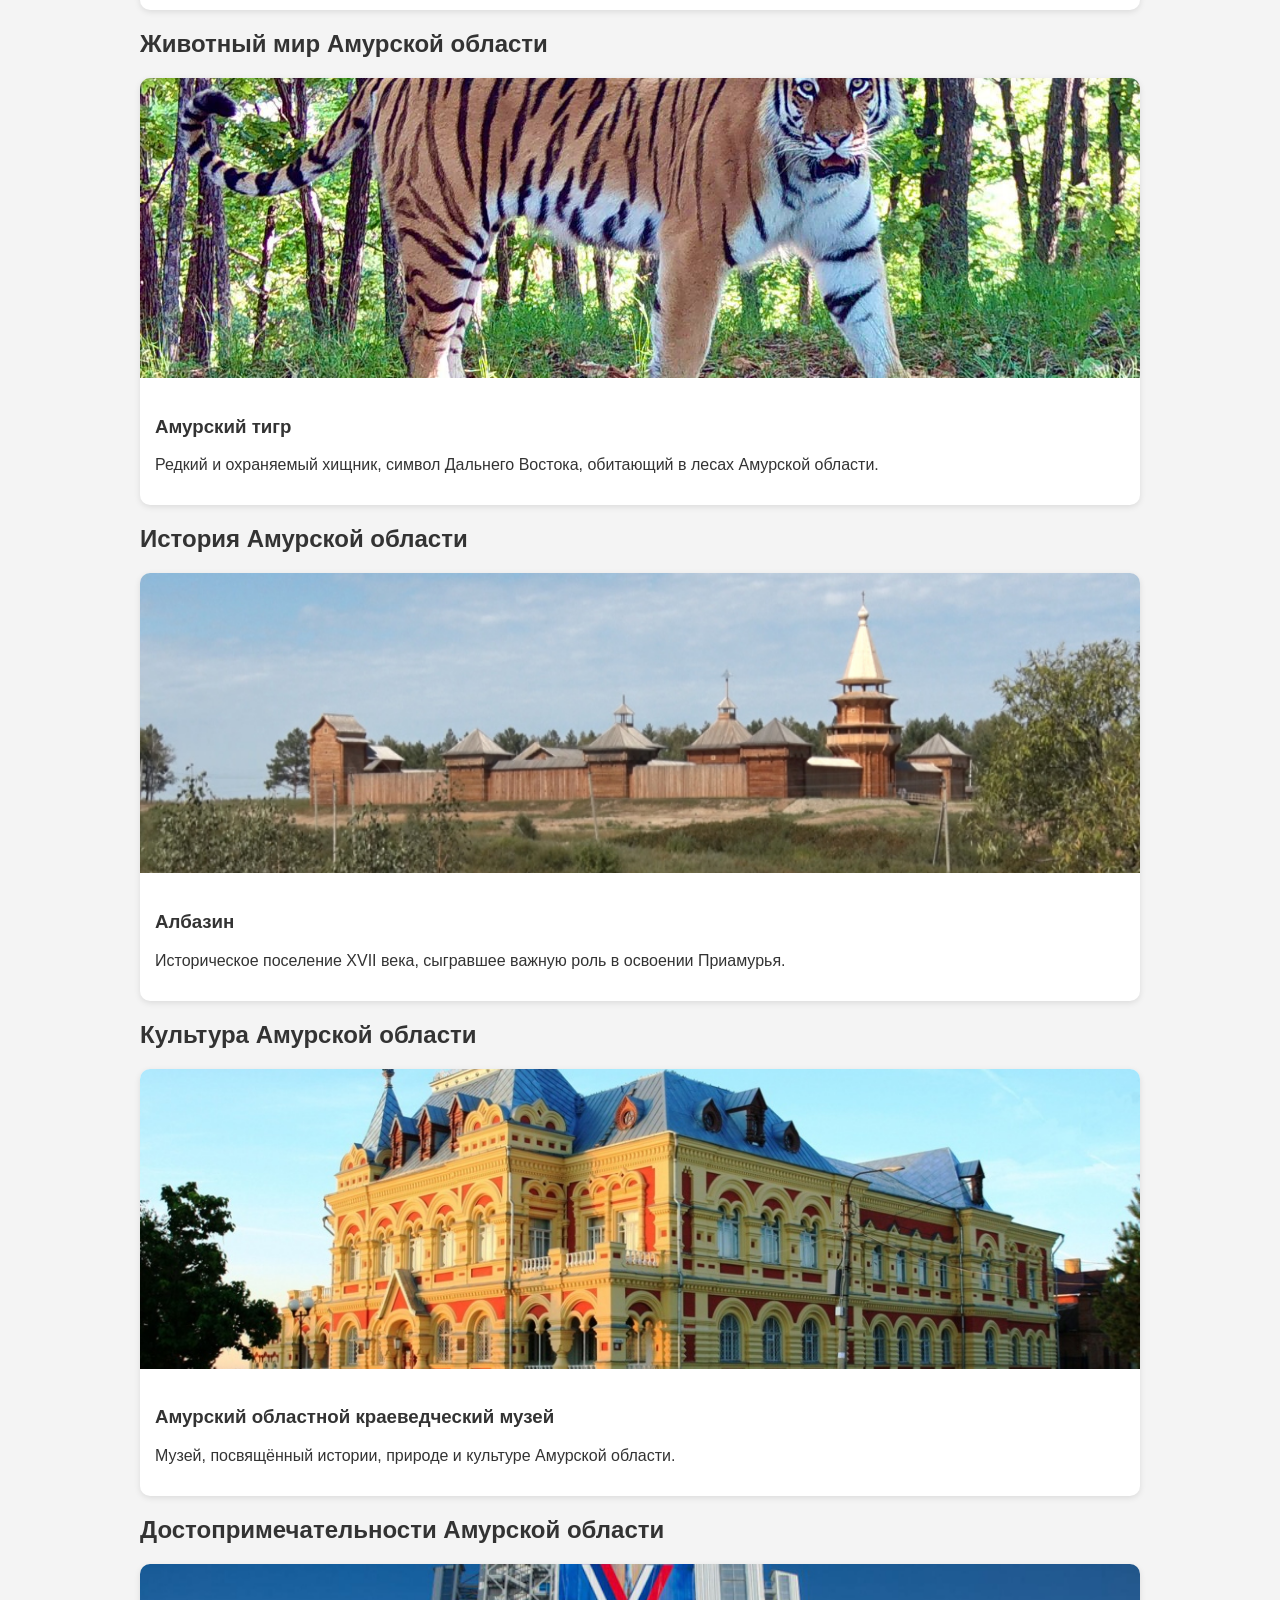
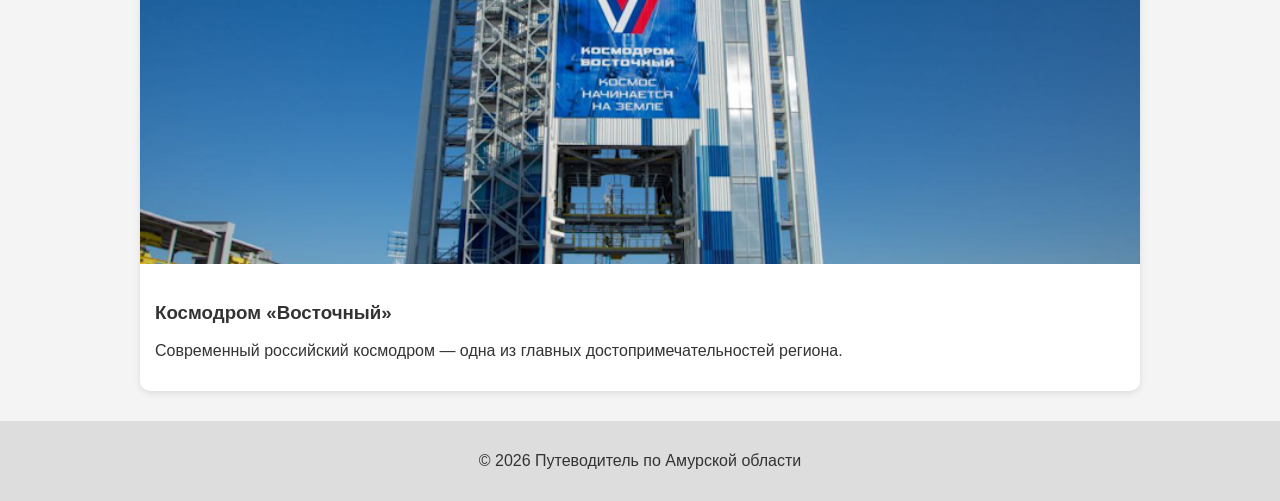
==== commit 8b077fd1: "Add files via upload" ====
--- a/index.html
+++ b/index.html
@@ -2,15 +2,65 @@
 <html lang="ru">
 <head>
     <meta charset="UTF-8">
-    <meta name="viewport" content="width=device-width, initial-scale=1.0">
-    <title>Главная - Путеводитель по Амурской области</title>
-    <link rel="stylesheet" href="css/style.css">
+    <title>Путеводитель по Амурской области</title>
+    <style>
+        body {
+            font-family: Arial, sans-serif;
+            margin: 0;
+            background-color: #f4f4f4;
+            color: #333;
+        }
+        header {
+            background-color: #2f6f4e;
+            color: white;
+            padding: 20px;
+            text-align: center;
+        }
+        nav {
+            margin-top: 15px;
+        }
+        nav a {
+            color: white;
+            text-decoration: none;
+            margin: 0 10px;
+            font-weight: bold;
+        }
+        nav a:hover {
+            text-decoration: underline;
+        }
+        .container {
+            max-width: 1000px;
+            margin: 20px auto;
+            padding: 0 15px;
+        }
+        .place {
+            background: white;
+            border-radius: 10px;
+            overflow: hidden;
+            margin-bottom: 20px;
+            box-shadow: 0 2px 6px rgba(0,0,0,0.1);
+        }
+        .place img {
+            width: 100%;
+            height: 300px;
+            object-fit: cover;
+        }
+        .place-content {
+            padding: 15px;
+        }
+        footer {
+            text-align: center;
+            padding: 15px;
+            background: #ddd;
+            margin-top: 30px;
+        }
+    </style>
 </head>
 <body>
 
 <header>
+    <h1>Путеводитель по Амурской области</h1>
     <nav>
-        <a href="index.html" class="active">Главная</a>
         <a href="cities.html">Города</a>
         <a href="nature.html">Природа</a>
         <a href="animals.html">Животный мир</a>
@@ -21,94 +71,76 @@
 </header>
 
 <div class="container">
-    <a href="cities.html" class="place" style="animation-delay:0s;">
-        <img src="images/foto1.jpg" alt="Благовещенск">
-        <div class="place-content">Благовещенск</div>
-    </a>
-    <a href="cities.html" class="place" style="animation-delay:0.1s;">
+
+    <h2>Добро пожаловать!</h2>
+    <p>Это путеводитель по Амурской области. Выберите интересующий раздел в меню сверху.</p>
+
+    <div class="place">
         <img src="images/svobodny.jpg" alt="Свободный">
-        <div class="place-content">Свободный</div>
-    </a>
-    <a href="nature.html" class="place" style="animation-delay:0.2s;">
-        <img src="images/zeya_river.jpg" alt="Река Зея">
-        <div class="place-content">Река Зея</div>
-    </a>
-    <a href="nature.html" class="place" style="animation-delay:0.3s;">
-        <img src="images/forest.jpg" alt="Лесные массивы">
-        <div class="place-content">Лесные массивы</div>
-    </a>
-    <a href="nature.html" class="place" style="animation-delay:0.4s;">
-        <img src="images/khingan_reserve.jpg" alt="Хинганский заповедник">
-        <div class="place-content">Хинганский заповедник</div>
-    </a>
-    <a href="animals.html" class="place" style="animation-delay:0.5s;">
-        <img src="images/amur_tiger.jpg" alt="Амурский тигр">
-        <div class="place-content">Амурский тигр</div>
-    </a>
-    <a href="animals.html" class="place" style="animation-delay:0.6s;">
-        <img src="images/far_east_leopard.jpg" alt="Дальневосточный леопард">
-        <div class="place-content">Дальневосточный леопард</div>
-    </a>
-    <a href="animals.html" class="place" style="animation-delay:0.7s;">
-        <img src="images/brown_bear.jpg" alt="Бурый медведь">
-        <div class="place-content">Бурый медведь</div>
-    </a>
-    <a href="animals.html" class="place" style="animation-delay:0.8s;">
-        <img src="images/sobol.jpg" alt="Соболь">
-        <div class="place-content">Соболь</div>
-    </a>
-    <a href="history.html" class="place" style="animation-delay:0.9s;">
-        <img src="images/kazaki.jpg" alt="Казаки на Амуре">
-        <div class="place-content">Казаки на Амуре</div>
-    </a>
-    <a href="history.html" class="place" style="animation-delay:1s;">
-        <img src="images/military_fortifications.jpg" alt="Военные укрепления Амурской области">
-        <div class="place-content">Военные укрепления Амурской области</div>
-    </a>
-    <a href="history.html" class="place" style="animation-delay:1.1s;">
-        <img src="images/transsib.jpg" alt="Транссибирская магистраль">
-        <div class="place-content">Транссибирская магистраль</div>
-    </a>
-    <a href="history.html" class="place" style="animation-delay:1.2s;">
-        <img src="images/albazin.jpg" alt="Албазино">
-        <div class="place-content">Албазино</div>
-    </a>
-    <a href="culture.html" class="place" style="animation-delay:1.3s;">
-        <img src="images/museum.jpg" alt="Амурский областной краеведческий музей">
-        <div class="place-content">Амурский областной краеведческий музей</div>
-    </a>
-    <a href="culture.html" class="place" style="animation-delay:1.4s;">
-        <img src="images/theater.jpg" alt="Амурский театр драмы">
-        <div class="place-content">Амурский театр драмы</div>
-    </a>
-    <a href="culture.html" class="place" style="animation-delay:1.5s;">
-        <img src="images/modern_art_center.jpg" alt="Центр современного искусства Благовещенск">
-        <div class="place-content">Центр современного искусства Благовещенск</div>
-    </a>
-    <a href="culture.html" class="place" style="animation-delay:1.6s;">
-        <img src="images/art_gallery.jpg" alt="Художественная галерея">
-        <div class="place-content">Художественная галерея</div>
-    </a>
-    <a href="culture.html" class="place" style="animation-delay:1.7s;">
-        <img src="images/culture_festival.jpg" alt="Фестиваль культуры">
-        <div class="place-content">Фестиваль культуры</div>
-    </a>
-    <a href="sights.html" class="place" style="animation-delay:1.8s;">
+        <div class="place-content">
+            <h3>Свободный</h3>
+            <p>Город Свободный — крупный промышленный и транспортный центр Амурской области, расположенный на реке Зея.</p>
+        </div>
+    </div>
+
+    <h2 id="nature">Природа Амурской области</h2>
+
+    <div class="place">
+        <img src="images/foto2.jpg" alt="Зейское водохранилище">
+        <div class="place-content">
+            <h3>Зейское водохранилище</h3>
+            <p>Одно из крупнейших водохранилищ Дальнего Востока. Популярное место для отдыха, рыбалки и любования природой.</p>
+        </div>
+    </div>
+
+    <div class="place">
+        <img src="images/khingan.jpg" alt="Хинганский заповедник">
+        <div class="place-content">
+            <h3>Хинганский заповедник</h3>
+            <p>Один из старейших заповедников Дальнего Востока, известный редкими видами растений и животных.</p>
+        </div>
+    </div>
+
+    <h2 id="animals">Животный мир Амурской области</h2>
+
+    <div class="place">
+        <img src="images/tiger.jpg" alt="Амурский тигр">
+        <div class="place-content">
+            <h3>Амурский тигр</h3>
+            <p>Редкий и охраняемый хищник, символ Дальнего Востока, обитающий в лесах Амурской области.</p>
+        </div>
+    </div>
+
+    <h2 id="history">История Амурской области</h2>
+
+    <div class="place">
+        <img src="images/albazin.jpg" alt="Албазин">
+        <div class="place-content">
+            <h3>Албазин</h3>
+            <p>Историческое поселение XVII века, сыгравшее важную роль в освоении Приамурья.</p>
+        </div>
+    </div>
+
+    <h2 id="culture">Культура Амурской области</h2>
+
+    <div class="place">
+        <img src="images/museum.jpg" alt="Краеведческий музей">
+        <div class="place-content">
+            <h3>Амурский областной краеведческий музей</h3>
+            <p>Музей, посвящённый истории, природе и культуре Амурской области.</p>
+        </div>
+    </div>
+
+    <h2 id="sights">Достопримечательности Амурской области</h2>
+
+    <div class="place">
         <img src="images/vostochny.jpg" alt="Космодром Восточный">
-        <div class="place-content">Космодром Восточный</div>
-    </a>
-    <a href="sights.html" class="place" style="animation-delay:1.9s;">
-        <img src="images/zeyskaya_ges.jpg" alt="Зейская ГЭС">
-        <div class="place-content">Зейская ГЭС</div>
-    </a>
-    <a href="sights.html" class="place" style="animation-delay:2s;">
-        <img src="images/triumphal_arch.jpg" alt="Триумфальная арка">
-        <div class="place-content">Триумфальная арка</div>
-    </a>
-    <a href="sights.html" class="place" style="animation-delay:2.1s;">
-        <img src="images/blag_naberezhnaya.jpg" alt="Набережная Благовещенска">
-        <div class="place-content">Набережная Благовещенска</div>
-    </a>
+        <div class="place-content">
+            <h3>Космодром «Восточный»</h3>
+            <p>Современный российский космодром — одна из главных достопримечательностей региона.</p>
+        </div>
+    </div>
+
 </div>
 
 <footer>
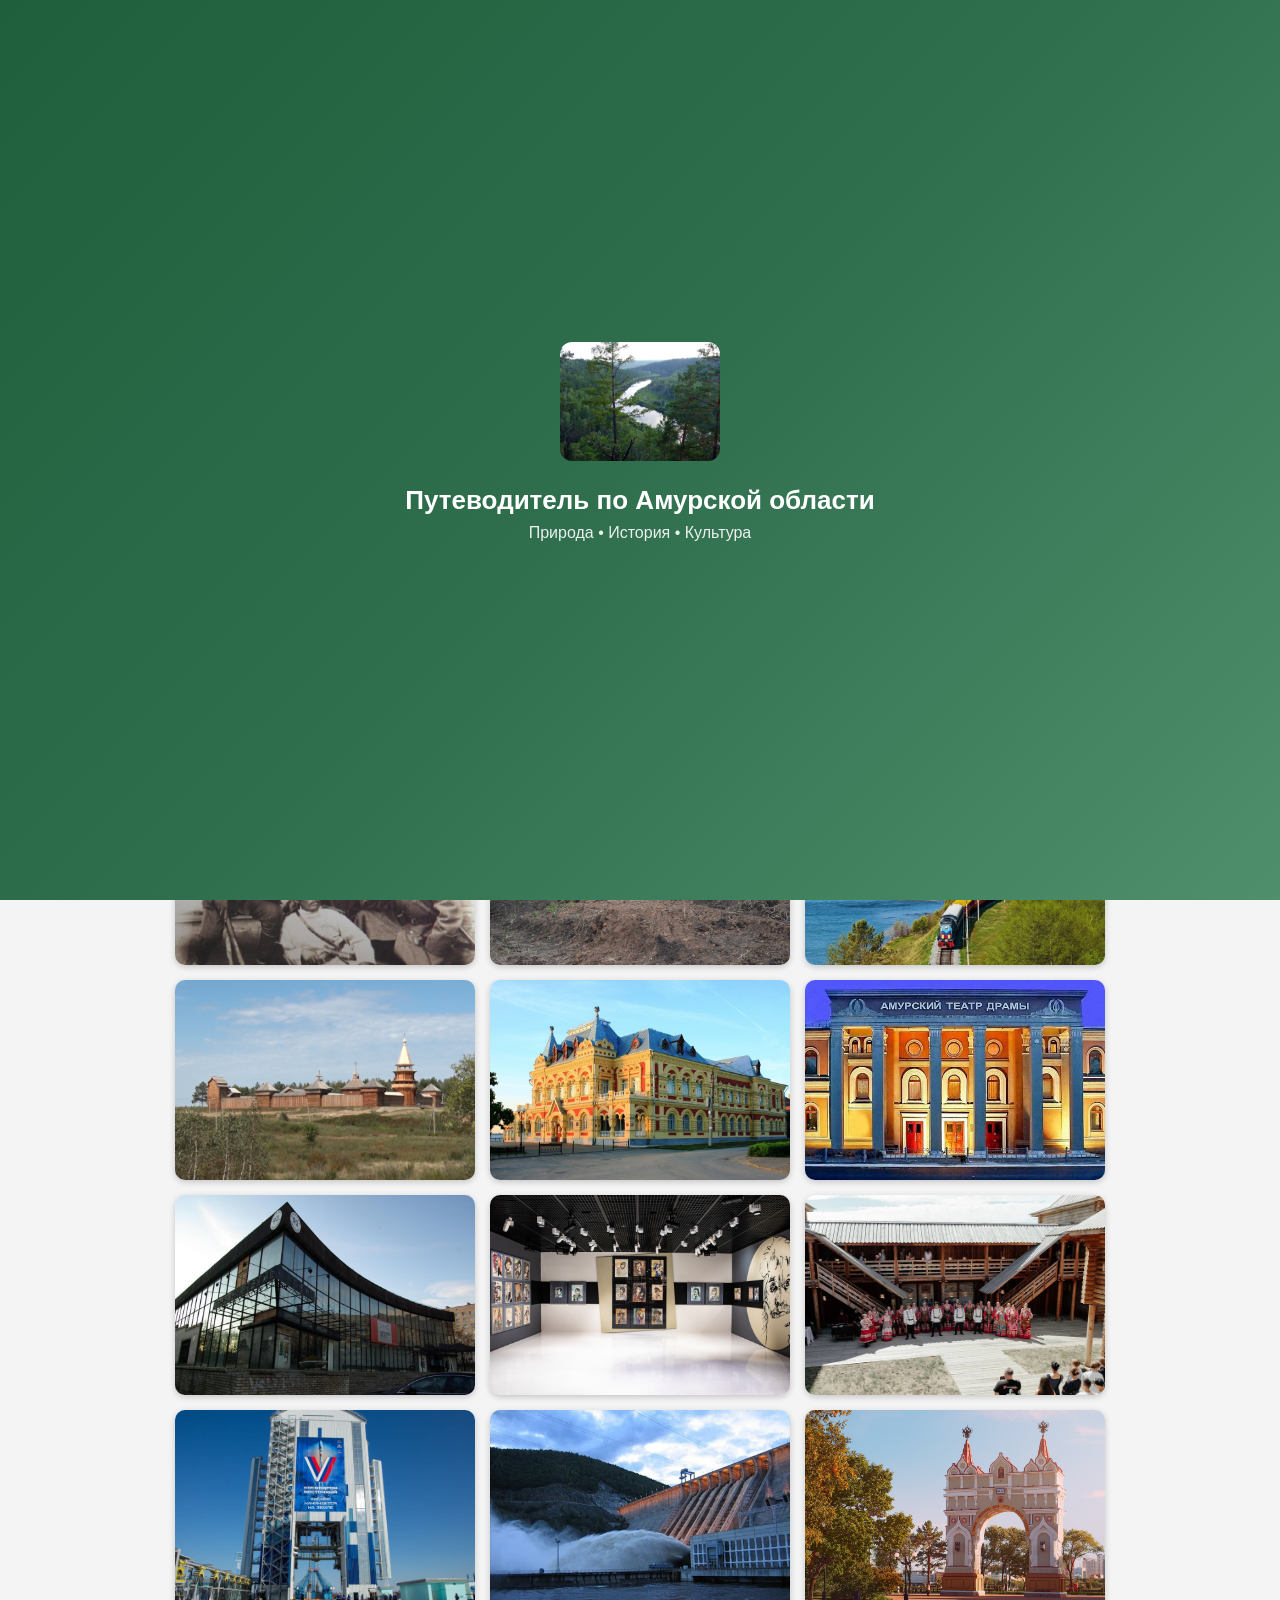
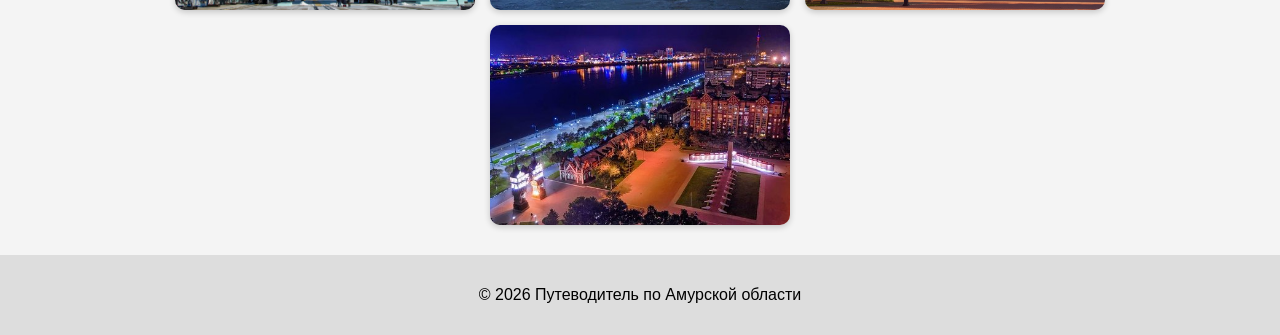
==== commit b7be0c53: "Add files via upload" ====
--- a/index.html
+++ b/index.html
@@ -2,65 +2,27 @@
 <html lang="ru">
 <head>
     <meta charset="UTF-8">
-    <title>Путеводитель по Амурской области</title>
-    <style>
-        body {
-            font-family: Arial, sans-serif;
-            margin: 0;
-            background-color: #f4f4f4;
-            color: #333;
-        }
-        header {
-            background-color: #2f6f4e;
-            color: white;
-            padding: 20px;
-            text-align: center;
-        }
-        nav {
-            margin-top: 15px;
-        }
-        nav a {
-            color: white;
-            text-decoration: none;
-            margin: 0 10px;
-            font-weight: bold;
-        }
-        nav a:hover {
-            text-decoration: underline;
-        }
-        .container {
-            max-width: 1000px;
-            margin: 20px auto;
-            padding: 0 15px;
-        }
-        .place {
-            background: white;
-            border-radius: 10px;
-            overflow: hidden;
-            margin-bottom: 20px;
-            box-shadow: 0 2px 6px rgba(0,0,0,0.1);
-        }
-        .place img {
-            width: 100%;
-            height: 300px;
-            object-fit: cover;
-        }
-        .place-content {
-            padding: 15px;
-        }
-        footer {
-            text-align: center;
-            padding: 15px;
-            background: #ddd;
-            margin-top: 30px;
-        }
-    </style>
+    <meta name="viewport" content="width=device-width, initial-scale=1.0">
+    <title>Главная - Путеводитель по Амурской области</title>
+    <link rel="stylesheet" href="css/style.css">
 </head>
+
+<script src="js/intro.js"></script>
+
 <body>
 
+<div id="intro">
+    <div class="intro-content">
+        <img src="images/intro.jpg" alt="Амурская область">
+        <h1>Путеводитель по Амурской области</h1>
+        <p>Природа • История • Культура</p>
+    </div>
+</div>
+
+
 <header>
-    <h1>Путеводитель по Амурской области</h1>
     <nav>
+        <a href="index.html" class="active">Главная</a>
         <a href="cities.html">Города</a>
         <a href="nature.html">Природа</a>
         <a href="animals.html">Животный мир</a>
@@ -71,76 +33,94 @@
 </header>
 
 <div class="container">
-
-    <h2>Добро пожаловать!</h2>
-    <p>Это путеводитель по Амурской области. Выберите интересующий раздел в меню сверху.</p>
-
-    <div class="place">
+    <a href="cities.html" class="place" style="animation-delay:0s;">
+        <img src="images/foto1.jpg" alt="Благовещенск">
+        <div class="place-content">Благовещенск</div>
+    </a>
+    <a href="cities.html" class="place" style="animation-delay:0.1s;">
         <img src="images/svobodny.jpg" alt="Свободный">
-        <div class="place-content">
-            <h3>Свободный</h3>
-            <p>Город Свободный — крупный промышленный и транспортный центр Амурской области, расположенный на реке Зея.</p>
-        </div>
-    </div>
-
-    <h2 id="nature">Природа Амурской области</h2>
-
-    <div class="place">
-        <img src="images/foto2.jpg" alt="Зейское водохранилище">
-        <div class="place-content">
-            <h3>Зейское водохранилище</h3>
-            <p>Одно из крупнейших водохранилищ Дальнего Востока. Популярное место для отдыха, рыбалки и любования природой.</p>
-        </div>
-    </div>
-
-    <div class="place">
-        <img src="images/khingan.jpg" alt="Хинганский заповедник">
-        <div class="place-content">
-            <h3>Хинганский заповедник</h3>
-            <p>Один из старейших заповедников Дальнего Востока, известный редкими видами растений и животных.</p>
-        </div>
-    </div>
-
-    <h2 id="animals">Животный мир Амурской области</h2>
-
-    <div class="place">
-        <img src="images/tiger.jpg" alt="Амурский тигр">
-        <div class="place-content">
-            <h3>Амурский тигр</h3>
-            <p>Редкий и охраняемый хищник, символ Дальнего Востока, обитающий в лесах Амурской области.</p>
-        </div>
-    </div>
-
-    <h2 id="history">История Амурской области</h2>
-
-    <div class="place">
-        <img src="images/albazin.jpg" alt="Албазин">
-        <div class="place-content">
-            <h3>Албазин</h3>
-            <p>Историческое поселение XVII века, сыгравшее важную роль в освоении Приамурья.</p>
-        </div>
-    </div>
-
-    <h2 id="culture">Культура Амурской области</h2>
-
-    <div class="place">
-        <img src="images/museum.jpg" alt="Краеведческий музей">
-        <div class="place-content">
-            <h3>Амурский областной краеведческий музей</h3>
-            <p>Музей, посвящённый истории, природе и культуре Амурской области.</p>
-        </div>
-    </div>
-
-    <h2 id="sights">Достопримечательности Амурской области</h2>
-
-    <div class="place">
+        <div class="place-content">Свободный</div>
+    </a>
+    <a href="nature.html" class="place" style="animation-delay:0.2s;">
+        <img src="images/zeya_river.jpg" alt="Река Зея">
+        <div class="place-content">Река Зея</div>
+    </a>
+    <a href="nature.html" class="place" style="animation-delay:0.3s;">
+        <img src="images/forest.jpg" alt="Лесные массивы">
+        <div class="place-content">Лесные массивы</div>
+    </a>
+    <a href="nature.html" class="place" style="animation-delay:0.4s;">
+        <img src="images/khingan_reserve.jpg" alt="Хинганский заповедник">
+        <div class="place-content">Хинганский заповедник</div>
+    </a>
+    <a href="animals.html" class="place" style="animation-delay:0.5s;">
+        <img src="images/amur_tiger.jpg" alt="Амурский тигр">
+        <div class="place-content">Амурский тигр</div>
+    </a>
+    <a href="animals.html" class="place" style="animation-delay:0.6s;">
+        <img src="images/far_east_leopard.jpg" alt="Дальневосточный леопард">
+        <div class="place-content">Дальневосточный леопард</div>
+    </a>
+    <a href="animals.html" class="place" style="animation-delay:0.7s;">
+        <img src="images/brown_bear.jpg" alt="Бурый медведь">
+        <div class="place-content">Бурый медведь</div>
+    </a>
+    <a href="animals.html" class="place" style="animation-delay:0.8s;">
+        <img src="images/sobol.jpg" alt="Соболь">
+        <div class="place-content">Соболь</div>
+    </a>
+    <a href="history.html" class="place" style="animation-delay:0.9s;">
+        <img src="images/kazaki.jpg" alt="Казаки на Амуре">
+        <div class="place-content">Казаки на Амуре</div>
+    </a>
+    <a href="history.html" class="place" style="animation-delay:1s;">
+        <img src="images/military_fortifications.jpg" alt="Военные укрепления Амурской области">
+        <div class="place-content">Военные укрепления Амурской области</div>
+    </a>
+    <a href="history.html" class="place" style="animation-delay:1.1s;">
+        <img src="images/transsib.jpg" alt="Транссибирская магистраль">
+        <div class="place-content">Транссибирская магистраль</div>
+    </a>
+    <a href="history.html" class="place" style="animation-delay:1.2s;">
+        <img src="images/albazin.jpg" alt="Албазино">
+        <div class="place-content">Албазино</div>
+    </a>
+    <a href="culture.html" class="place" style="animation-delay:1.3s;">
+        <img src="images/museum.jpg" alt="Амурский областной краеведческий музей">
+        <div class="place-content">Амурский областной краеведческий музей</div>
+    </a>
+    <a href="culture.html" class="place" style="animation-delay:1.4s;">
+        <img src="images/theater.jpg" alt="Амурский театр драмы">
+        <div class="place-content">Амурский театр драмы</div>
+    </a>
+    <a href="culture.html" class="place" style="animation-delay:1.5s;">
+        <img src="images/modern_art_center.jpg" alt="Центр современного искусства Благовещенск">
+        <div class="place-content">Центр современного искусства Благовещенск</div>
+    </a>
+    <a href="culture.html" class="place" style="animation-delay:1.6s;">
+        <img src="images/art_gallery.jpg" alt="Художественная галерея">
+        <div class="place-content">Художественная галерея</div>
+    </a>
+    <a href="culture.html" class="place" style="animation-delay:1.7s;">
+        <img src="images/culture_festival.jpg" alt="Фестиваль культуры">
+        <div class="place-content">Фестиваль культуры</div>
+    </a>
+    <a href="sights.html" class="place" style="animation-delay:1.8s;">
         <img src="images/vostochny.jpg" alt="Космодром Восточный">
-        <div class="place-content">
-            <h3>Космодром «Восточный»</h3>
-            <p>Современный российский космодром — одна из главных достопримечательностей региона.</p>
-        </div>
-    </div>
-
+        <div class="place-content">Космодром Восточный</div>
+    </a>
+    <a href="sights.html" class="place" style="animation-delay:1.9s;">
+        <img src="images/zeyskaya_ges.jpg" alt="Зейская ГЭС">
+        <div class="place-content">Зейская ГЭС</div>
+    </a>
+    <a href="sights.html" class="place" style="animation-delay:2s;">
+        <img src="images/triumphal_arch.jpg" alt="Триумфальная арка">
+        <div class="place-content">Триумфальная арка</div>
+    </a>
+    <a href="sights.html" class="place" style="animation-delay:2.1s;">
+        <img src="images/blag_naberezhnaya.jpg" alt="Набережная Благовещенска">
+        <div class="place-content">Набережная Благовещенска</div>
+    </a>
 </div>
 
 <footer>
--- a/css/style.css
+++ b/css/style.css
@@ -0,0 +1,188 @@
+body {
+    font-family: Arial, sans-serif;
+    margin: 0;
+    background-color: #f4f4f4;
+}
+
+header {
+    background-color: #2f6f4e;
+    color: white;
+    padding: 20px;
+    text-align: center;
+    position: fixed;
+    top: 0;
+    width: 100%;
+    z-index: 1000;
+}
+
+nav {
+    margin-top: 10px;
+}
+
+nav a {
+    color: white;
+    text-decoration: none;
+    margin: 0 10px;
+    font-weight: bold;
+}
+
+nav a:hover {
+    text-decoration: underline;
+}
+
+nav a.active {
+    color: #ffd700;
+    text-decoration: underline;
+}
+
+.container {
+    max-width: 1200px;
+    margin: 120px auto 20px auto;
+    display: flex;
+    flex-wrap: wrap;
+    gap: 15px;
+    justify-content: center;
+}
+
+.place {
+    width: 300px;
+    height: 200px;
+    overflow: hidden;
+    border-radius: 10px;
+    box-shadow: 0 2px 6px rgba(0,0,0,0.2);
+    transition: transform 0.5s, box-shadow 0.5s;
+    cursor: pointer;
+    position: relative;
+    opacity: 0;
+    transform: translateY(20px);
+    animation: fadeInUp 0.8s forwards;
+}
+
+.place img {
+    width: 100%;
+    height: 100%;
+    object-fit: cover;
+    transition: transform 0.5s;
+}
+
+.place:hover {
+    transform: scale(1.05);
+    box-shadow: 0 8px 20px rgba(0,0,0,0.3);
+}
+
+.place:hover img {
+    transform: scale(1.1) rotate(2deg);
+}
+
+/* Текст при наведении */
+.place-content {
+    position: absolute;
+    bottom: 0;
+    left: 0;
+    right: 0;
+    background: rgba(0, 0, 0, 0.6);
+    color: #fff;
+    font-size: 16px;
+    text-align: center;
+    padding: 8px 0;
+    opacity: 0;
+    transform: translateY(100%);
+    transition: opacity 0.3s, transform 0.3s;
+}
+
+.place:hover .place-content {
+    opacity: 1;
+    transform: translateY(0);
+}
+
+@keyframes fadeInUp {
+    to {
+        opacity: 1;
+        transform: translateY(0);
+    }
+}
+
+footer {
+    text-align: center;
+    padding: 15px;
+    background: #ddd;
+    margin-top: 30px;
+}
+
+/* ===== ЗАСТАВКА ===== */
+#intro {
+    position: fixed;
+    inset: 0;
+    width: 100%;
+    height: 100%;
+    min-height: 100vh;
+    background: linear-gradient(
+        135deg,
+        #1f5f3b,
+        #2f6f4e,
+        #4f8f6b
+    );
+    display: flex;
+    align-items: center;
+    justify-content: center;
+    z-index: 9999;
+}
+
+
+body.intro-lock {
+    overflow: hidden;
+}
+
+
+.intro-content {
+    text-align: center;
+    color: white;
+    animation: introFadeIn 1.2s ease;
+}
+
+.intro-content img {
+    width: 160px;
+    max-width: 60%;
+    border-radius: 12px;
+    margin-bottom: 20px;
+}
+
+.intro-content h1 {
+    margin: 0;
+    font-size: 26px;
+}
+
+.intro-content p {
+    margin-top: 8px;
+    font-size: 16px;
+    opacity: 0.9;
+}
+
+@keyframes introFadeIn {
+    from {
+        opacity: 0;
+        transform: scale(0.95);
+    }
+    to {
+        opacity: 1;
+        transform: scale(1);
+    }
+}
+
+@keyframes introFadeOut {
+    to {
+        opacity: 0;
+        visibility: hidden;
+    }
+}
+
+html, body {
+    margin: 0;
+    padding: 0;
+    height: 100%;
+}
+
+body.intro-lock {
+    overflow: hidden;
+}
+
